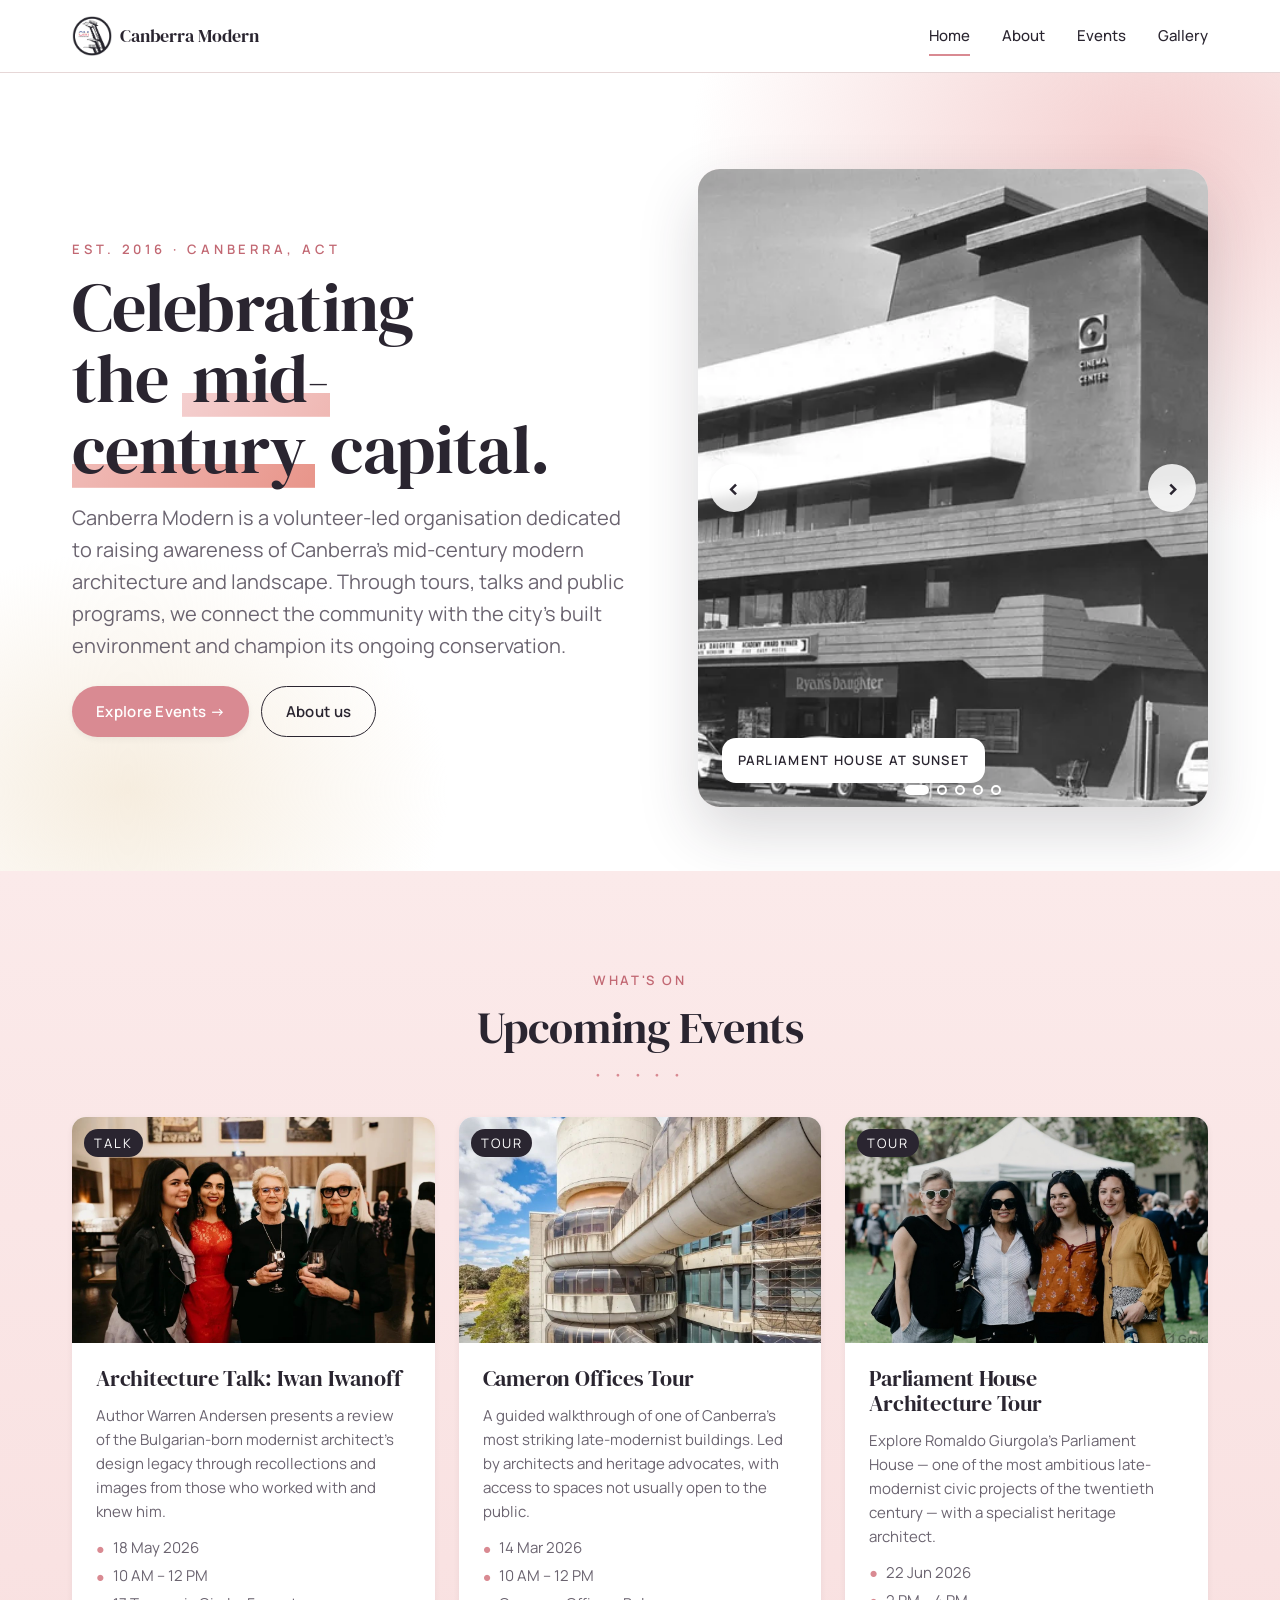
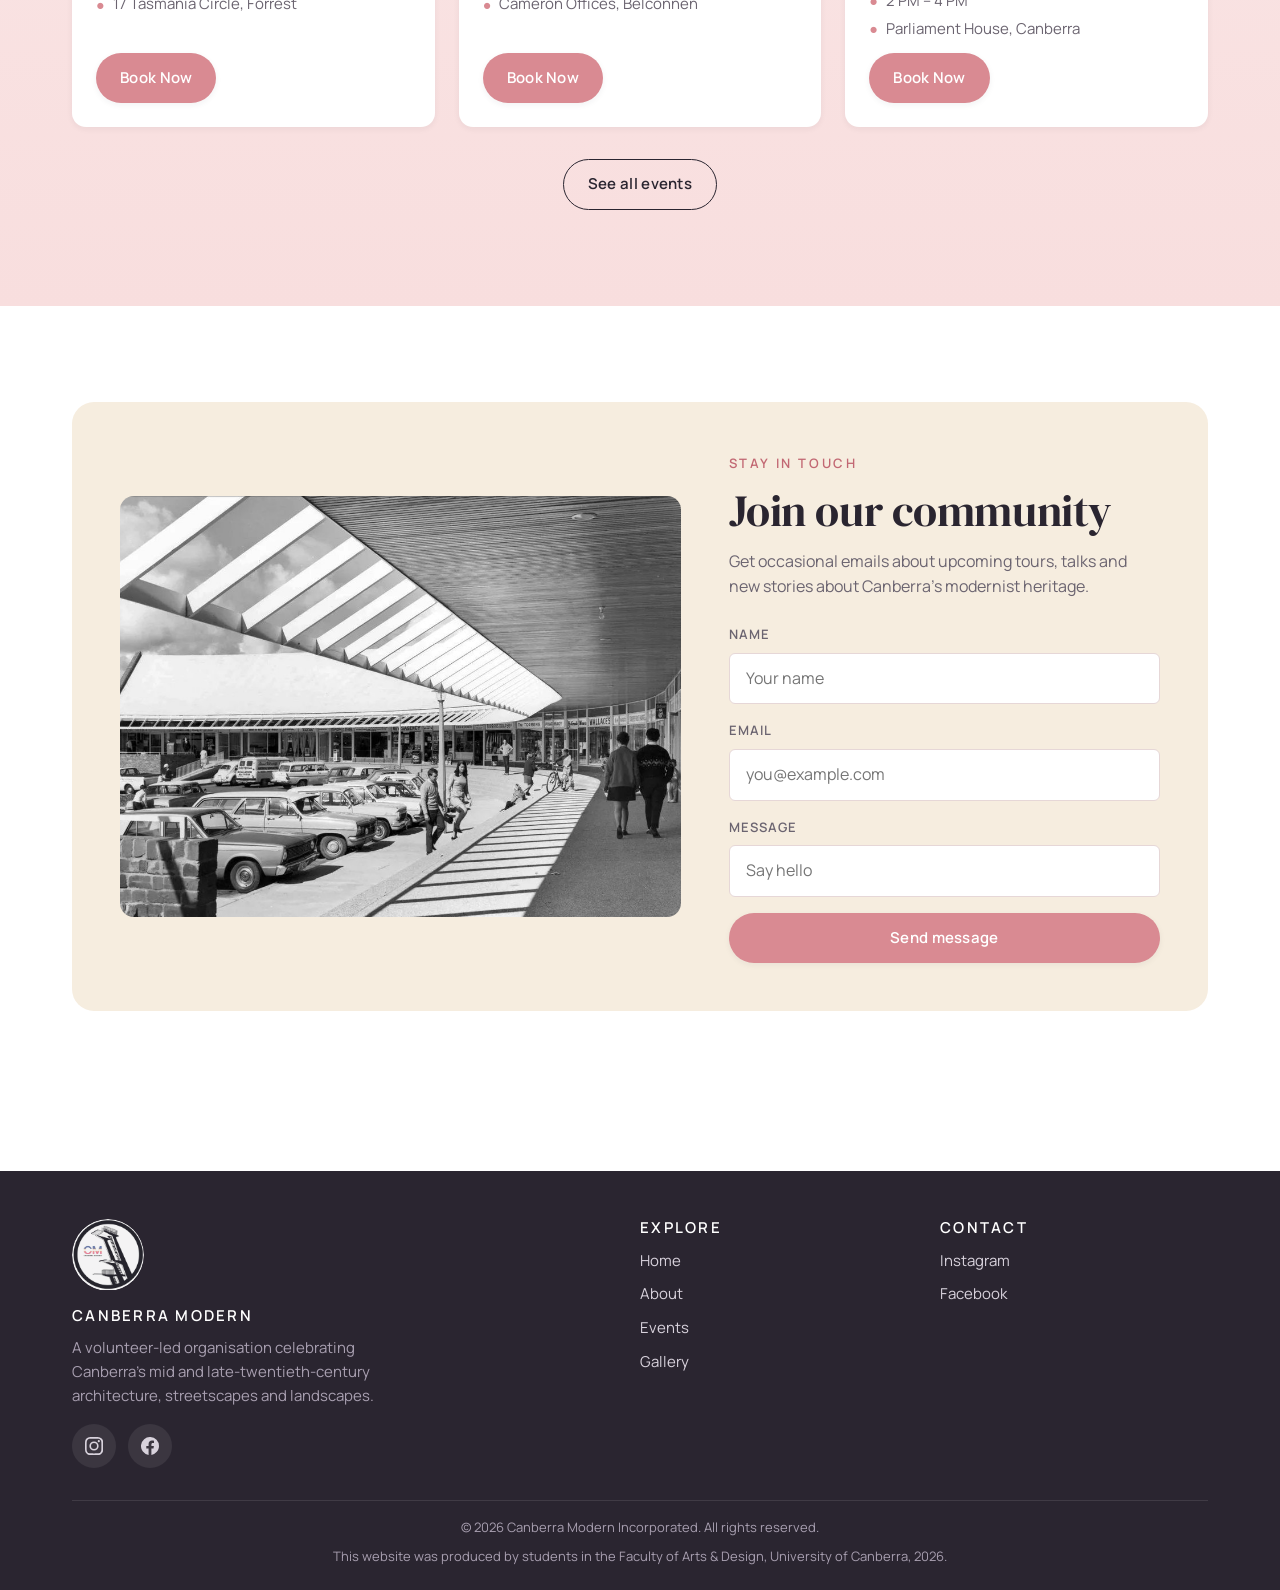
==== index.html @ 1a3b7edd "Initial project setup with semantic HTML5 and external CSS" ====
<!DOCTYPE html>
<html lang="en">
<head>
  <meta charset="UTF-8">
  <meta name="viewport" content="width=device-width, initial-scale=1.0">
  <meta name="description" content="Canberra Modern celebrates the capital's mid and late twentieth century architecture through tours, talks and community events.">
  <title>Canberra Modern — Celebrating mid-century Canberra</title>

  <!--
    Preconnect to the font host so the browser can start the TLS handshake
    before the CSS is parsed. Saves roughly 200 ms on cold loads.
  -->
  <link rel="preconnect" href="https://fonts.googleapis.com">
  <link rel="preconnect" href="https://fonts.gstatic.com" crossorigin>
  <link href="https://fonts.googleapis.com/css2?family=DM+Serif+Display&family=Manrope:wght@400;500;600;700&display=swap" rel="stylesheet">
    <link rel="stylesheet" href="assets/css/styles.css">
  <link rel="icon" type="image/png" href="assets/images/cm-logo.png">
</head>
<body>

  <!-- Skip-to-content link for keyboard/screen-reader users (WCAG 2.4.1). -->
  <a class="skip-link" href="#main">Skip to main content</a>

  <!-- ===================================================================
       Site header (reused on every page).
       Sticky, frosted-glass background (see styles.css section 6).
       =================================================================== -->
  <header class="site-header">
    <nav class="nav container" aria-label="Primary">
      <a class="nav__logo" href="index.html" aria-label="Canberra Modern home">
        <img src="assets/images/cm-logo.png" alt="" data-no-lightbox>
        <span>Canberra Modern</span>
      </a>

      <!-- Hamburger button — visible on mobile only via CSS. -->
      <button class="nav__toggle" type="button"
              aria-expanded="false" aria-controls="primary-menu"
              aria-label="Toggle menu">
        <span class="nav__toggle-bar"></span>
        <span class="nav__toggle-bar"></span>
        <span class="nav__toggle-bar"></span>
      </button>

      <ul id="primary-menu" class="nav__list" role="list">
        <li><a class="nav__link" href="index.html" aria-current="page">Home</a></li>
        <li><a class="nav__link" href="about.html">About</a></li>
        <li><a class="nav__link" href="events.html">Events</a></li>
        <li><a class="nav__link" href="gallery.html">Gallery</a></li>
      </ul>
    </nav>
  </header>

  <main id="main">

    <!-- =================================================================
         Hero section with 5-slide auto-advancing carousel.
         See initHeroCarousel() in script.js for the JS behaviour.
         Images have data-no-lightbox: the carousel handles their clicks.
         ================================================================= -->
    <section class="hero">
      <div class="container hero__grid">
        <div class="hero__copy">
          <p class="hero__eyebrow">Est. 2016 · Canberra, ACT</p>
          <h1 class="hero__title">
            Celebrating the <span class="highlight">mid-century</span> capital.
          </h1>
          <p class="hero__lead">
            Canberra Modern is a volunteer-led organisation dedicated to raising
            awareness of Canberra's mid-century modern architecture and landscape.
            Through tours, talks and public programs, we connect the community with
            the city's built environment and champion its ongoing conservation.
          </p>
          <div class="hero__actions">
            <a class="btn btn--primary" href="events.html">Explore Events →</a>
            <a class="btn btn--ghost" href="about.html">About us</a>
          </div>
        </div>

        <!--
          5 slides chosen for architectural variety (Parliament House,
          Cameron Offices, Modernist Church, Telstra Tower, Round Restaurant).
          Five is the Baymard-recommended maximum for a hero carousel —
          beyond five, user engagement with later slides drops sharply.
        -->
        <div class="carousel"
             role="region" aria-roledescription="carousel"
             aria-label="Featured Canberra modernist landmarks">
          <div class="carousel__track">
            <div class="carousel__slide is-active"
                 role="group" aria-roledescription="slide" aria-label="1 of 5">
              <img src="assets/images/parliament-house.webp"
                   alt="Parliament House at sunset — the pink sky silhouetting Romaldo Giurgola's 1988 civic landmark."
                   data-caption-title="Parliament House at Sunset">
            </div>
            <div class="carousel__slide"
                 role="group" aria-roledescription="slide" aria-label="2 of 5"
                 aria-hidden="true">
              <img src="assets/images/cameron-offices.jpeg"
                   alt="The Cameron Offices in Belconnen — John Andrews' 1976 brutalist masterpiece."
                   data-caption-title="Cameron Offices">
            </div>
            <div class="carousel__slide"
                 role="group" aria-roledescription="slide" aria-label="3 of 5"
                 aria-hidden="true">
              <img src="assets/images/homepage.png"
                   alt="Homepage featured image of Canberra Modern architecture — Telstra Tower on Black Mountain, a 1980 landmark of communications engineering."
                   data-caption-title="Black Mountain Telstra Tower">
            </div>
            <div class="carousel__slide"
                 role="group" aria-roledescription="slide" aria-label="4 of 5"
                 aria-hidden="true">
              <img src="assets/images/cameron-pods.webp"
                   alt="The Cameron Offices' iconic glass observation pods — a late-modernist experiment in form and light."
                   data-caption-title="Cameron Glass Pods">
            </div>
            <div class="carousel__slide"
                 role="group" aria-roledescription="slide" aria-label="5 of 5"
                 aria-hidden="true">
              <img src="assets/images/round-restaurant.jpg"
                   alt="A round mid-century restaurant — the spirit of 1960s optimism in concrete and glass."
                   data-caption-title="The Round Restaurant">
            </div>
          </div>

          <!--
            Dynamic caption chip — JS updates the text from each slide's
            data-caption-title as it becomes active.
          -->
          <span class="carousel__caption" data-caption-target="title">Parliament House at Sunset</span>

          <button class="carousel__btn carousel__btn--prev" type="button"
                  aria-label="Previous slide">‹</button>
          <button class="carousel__btn carousel__btn--next" type="button"
                  aria-label="Next slide">›</button>

          <div class="carousel__dots" role="tablist" aria-label="Slide indicators">
            <button class="carousel__dot is-active" type="button"
                    aria-label="Go to slide 1"></button>
            <button class="carousel__dot" type="button"
                    aria-label="Go to slide 2"></button>
            <button class="carousel__dot" type="button"
                    aria-label="Go to slide 3"></button>
            <button class="carousel__dot" type="button"
                    aria-label="Go to slide 4"></button>
            <button class="carousel__dot" type="button"
                    aria-label="Go to slide 5"></button>
          </div>
        </div>
      </div>
    </section>


    <!-- =================================================================
         Upcoming events — three featured cards on the home page.
         ================================================================= -->
    <section class="section section--soft">
      <div class="container">
        <header class="section__head reveal">
          <span class="section__eyebrow">What's on</span>
          <h2>Upcoming Events</h2>
        </header>

        <div class="card-grid">

          <article class="card reveal">
            <div class="card__media">
              <img src="assets/images/event-gallery.jpeg"
                   alt="Architecture talk at a previous Canberra Modern event.">
              <span class="card__tag">Talk</span>
            </div>
            <div class="card__body">
              <h3 class="card__title">Architecture Talk: Iwan Iwanoff</h3>
              <p class="u-event-desc">
                Author Warren Andersen presents a review of the Bulgarian-born
                modernist architect's design legacy through recollections and
                images from those who worked with and knew him.
              </p>
              <div class="card__meta">
                <span><span class="icon" aria-hidden="true">●</span> 18 May 2026</span>
                <span><span class="icon" aria-hidden="true">●</span> 10 AM – 12 PM</span>
                <span><span class="icon" aria-hidden="true">●</span> 17 Tasmania Circle, Forrest</span>
              </div>
              <div class="card__actions">
                <button class="btn btn--primary"
                        data-book-trigger
                        data-title="Architecture Talk: Iwan Iwanoff"
                        data-date="18 May 2026"
                        data-time="10 AM – 12 PM"
                        data-location="17 Tasmania Circle, Forrest"
                        data-image="assets/images/event-gallery.jpeg">
                  Book Now
                </button>
              </div>
            </div>
          </article>

          <article class="card reveal">
            <div class="card__media">
              <img src="assets/images/cameron-offices.jpeg"
                   alt="The Cameron Offices — site of the upcoming building tour.">
              <span class="card__tag">Tour</span>
            </div>
            <div class="card__body">
              <h3 class="card__title">Cameron Offices Tour</h3>
              <p class="u-event-desc">
                A guided walkthrough of one of Canberra's most striking
                late-modernist buildings. Led by architects and heritage
                advocates, with access to spaces not usually open to the public.
              </p>
              <div class="card__meta">
                <span><span class="icon" aria-hidden="true">●</span> 14 Mar 2026</span>
                <span><span class="icon" aria-hidden="true">●</span> 10 AM – 12 PM</span>
                <span><span class="icon" aria-hidden="true">●</span> Cameron Offices, Belconnen</span>
              </div>
              <div class="card__actions">
                <button class="btn btn--primary"
                        data-book-trigger
                        data-title="Cameron Offices Tour"
                        data-date="14 Mar 2026"
                        data-time="10 AM – 12 PM"
                        data-location="Cameron Offices, Belconnen"
                        data-image="assets/images/cameron-offices.jpeg">
                  Book Now
                </button>
              </div>
            </div>
          </article>

          <article class="card reveal">
            <div class="card__media">
              <img src="assets/images/event-parliament.png"
                   alt="CM members inside Parliament House during a previous tour.">
              <span class="card__tag">Tour</span>
            </div>
            <div class="card__body">
              <h3 class="card__title">Parliament House Architecture Tour</h3>
              <p class="u-event-desc">
                Explore Romaldo Giurgola's Parliament House — one of the
                most ambitious late-modernist civic projects of the
                twentieth century — with a specialist heritage architect.
              </p>
              <div class="card__meta">
                <span><span class="icon" aria-hidden="true">●</span> 22 Jun 2026</span>
                <span><span class="icon" aria-hidden="true">●</span> 2 PM – 4 PM</span>
                <span><span class="icon" aria-hidden="true">●</span> Parliament House, Canberra</span>
              </div>
              <div class="card__actions">
                <button class="btn btn--primary"
                        data-book-trigger
                        data-title="Parliament House Architecture Tour"
                        data-date="22 Jun 2026"
                        data-time="2 PM – 4 PM"
                        data-location="Parliament House, Canberra"
                        data-image="assets/images/event-parliament.png">
                  Book Now
                </button>
              </div>
            </div>
          </article>

        </div>

        <p class="u-text-center u-mt-6">
          <a class="btn btn--ghost" href="events.html">See all events</a>
        </p>
      </div>
    </section>


    <!-- =================================================================
         Newsletter / contact CTA.
         ================================================================= -->
    <section class="section">
      <div class="container">
        <div class="contact reveal">
          <div class="contact__image">
            <img src="assets/images/shopping-centre.jpeg"
                 alt="Canberra's modernist shopping precinct — the kind of architecture CM works to preserve.">
          </div>
          <div>
            <span class="section__eyebrow">Stay in touch</span>
            <h2>Join our community</h2>
            <p class="u-muted u-my-sm">
              Get occasional emails about upcoming tours, talks and new
              stories about Canberra's modernist heritage.
            </p>

            <form class="form" novalidate>
              <div class="form__field">
                <label class="form__label" for="home-name">Name</label>
                <input class="form__input" id="home-name" type="text"
                       name="name" placeholder="Your name" required>
              </div>
              <div class="form__field">
                <label class="form__label" for="home-email">Email</label>
                <input class="form__input" id="home-email" type="email"
                       name="email" placeholder="you@example.com" required>
              </div>
              <div class="form__field">
                <label class="form__label" for="home-message">Message</label>
                <input class="form__input" id="home-message" type="text"
                       name="message" placeholder="Say hello">
              </div>
              <button type="submit" class="btn btn--primary form__submit">
                Send message
              </button>
            </form>

            <div class="form__success" role="status" aria-live="polite">
              <div class="form__success-icon">✓</div>
              <h3 class="u-mb-2">Message sent!</h3>
              <p class="u-muted">Thanks for reaching out. We'll be in touch soon.</p>
            </div>
          </div>
        </div>
      </div>
    </section>

  </main>


  <!-- ===================================================================
       Booking modal — shared across every page. Populated by JS with the
       data-* attributes from whichever "Book Now" button was clicked.
       =================================================================== -->
  <div id="booking-modal" class="modal"
       role="dialog" aria-modal="true"
       aria-labelledby="modal-title" aria-hidden="true">
    <div class="modal__panel">
      <button class="modal__close" type="button" aria-label="Close booking form">×</button>
      <div class="modal__media">
        <img data-book-image src="" alt="" data-no-lightbox>
      </div>
      <div class="modal__body">
        <h2 class="modal__title" id="modal-title" data-book-title>Event title</h2>
        <div class="modal__meta">
          <span>📅 <span data-book-date></span></span>
          <span>🕓 <span data-book-time></span></span>
          <span>📍 <span data-book-location></span></span>
        </div>

        <form class="form" novalidate>
          <div class="form__field">
            <label class="form__label" for="book-name">Full name</label>
            <input class="form__input" id="book-name" type="text"
                   name="name" placeholder="Your name" required>
          </div>
          <div class="form__field">
            <label class="form__label" for="book-email">Email</label>
            <input class="form__input" id="book-email" type="email"
                   name="email" placeholder="you@example.com" required>
          </div>
          <div class="form__row">
            <div class="form__field">
              <label class="form__label" for="book-phone">Phone (optional)</label>
              <input class="form__input" id="book-phone" type="tel"
                     name="phone" placeholder="04xx xxx xxx">
            </div>
            <div class="form__field">
              <label class="form__label" for="book-tickets">Tickets</label>
              <input class="form__input" id="book-tickets" type="number"
                     name="tickets" min="1" max="10" value="1" required>
            </div>
          </div>
          <button type="submit" class="btn btn--primary form__submit">
            Confirm booking
          </button>
        </form>

        <div class="form__success" role="status" aria-live="polite">
          <div class="form__success-icon">✓</div>
          <h3 class="u-mb-2">Booking confirmed!</h3>
          <p class="u-muted">A confirmation email is on its way. We can't wait to see you.</p>
        </div>
      </div>
    </div>
  </div>


  <!-- ===================================================================
       Lightbox — shared on every page.
       =================================================================== -->
  <div id="lightbox" class="lightbox"
       role="dialog" aria-modal="true"
       aria-label="Enlarged image view" aria-hidden="true">
    <div class="lightbox__panel">
      <button class="modal__close lightbox__close" type="button"
              aria-label="Close enlarged image">×</button>
      <img class="lightbox__img" src="" alt="" data-no-lightbox>
      <p class="lightbox__caption"></p>
    </div>
  </div>


  <!-- ===================================================================
       Footer — reused on every page. Required UC credit line on line 2.
       =================================================================== -->
  <footer class="site-footer">
    <div class="container">
      <div class="site-footer__grid">
        <div>
          <a href="#top" class="footer-logo" data-scroll-top aria-label="Back to top">
            <img src="assets/images/cm-logo.png" alt="Canberra Modern" data-no-lightbox>
          </a>
          <h4>Canberra Modern</h4>
          <p class="u-footer-blurb">
            A volunteer-led organisation celebrating Canberra's mid and
            late-twentieth-century architecture, streetscapes and landscapes.
          </p>
          <!--
            Real social links. target="_blank" opens in a new tab;
            rel="noopener noreferrer" closes the "tab-napping" security hole.
          -->
          <div class="site-footer__socials u-socials-mt">
            <a href="https://www.instagram.com/canberra_modern"
               target="_blank" rel="noopener noreferrer"
               aria-label="Canberra Modern on Instagram">
              <svg viewBox="0 0 24 24" aria-hidden="true">
                <path d="M12 2.2c3.2 0 3.6 0 4.85.07 1.17.05 1.8.25 2.23.42.56.22.96.48 1.38.9.42.42.68.82.9 1.38.17.42.37 1.06.42 2.23.06 1.25.07 1.62.07 4.85s0 3.6-.07 4.85c-.05 1.17-.25 1.8-.42 2.23a3.7 3.7 0 0 1-.9 1.38 3.7 3.7 0 0 1-1.38.9c-.42.17-1.06.37-2.23.42-1.25.06-1.62.07-4.85.07s-3.6 0-4.85-.07c-1.17-.05-1.8-.25-2.23-.42a3.7 3.7 0 0 1-1.38-.9 3.7 3.7 0 0 1-.9-1.38c-.17-.42-.37-1.06-.42-2.23C2.2 15.6 2.2 15.24 2.2 12s0-3.6.07-4.85c.05-1.17.25-1.8.42-2.23.22-.56.48-.96.9-1.38.42-.42.82-.68 1.38-.9.42-.17 1.06-.37 2.23-.42C8.4 2.21 8.76 2.2 12 2.2M12 0C8.74 0 8.33 0 7.05.07c-1.28.06-2.15.26-2.91.55A5.9 5.9 0 0 0 2 2.14 5.9 5.9 0 0 0 .62 4.14C.33 4.9.13 5.77.07 7.05.01 8.33 0 8.74 0 12s.01 3.67.07 4.95c.06 1.28.26 2.15.55 2.91a5.9 5.9 0 0 0 1.52 2.14 5.9 5.9 0 0 0 2.14 1.52c.76.29 1.63.49 2.91.55 1.28.06 1.69.07 4.95.07s3.67-.01 4.95-.07c1.28-.06 2.15-.26 2.91-.55a5.9 5.9 0 0 0 2.14-1.52 5.9 5.9 0 0 0 1.52-2.14c.29-.76.49-1.63.55-2.91.06-1.28.07-1.69.07-4.95s-.01-3.67-.07-4.95c-.06-1.28-.26-2.15-.55-2.91a5.9 5.9 0 0 0-1.52-2.14A5.9 5.9 0 0 0 19.86.62c-.76-.29-1.63-.49-2.91-.55C15.67.01 15.26 0 12 0Zm0 5.84a6.16 6.16 0 1 0 0 12.32 6.16 6.16 0 0 0 0-12.32Zm0 10.16a4 4 0 1 1 0-8 4 4 0 0 1 0 8Zm6.4-11.88a1.44 1.44 0 1 0 0 2.88 1.44 1.44 0 0 0 0-2.88Z"/>
              </svg>
            </a>
            <a href="https://www.facebook.com/share/1B2ZvS6A5j/"
               target="_blank" rel="noopener noreferrer"
               aria-label="Canberra Modern on Facebook">
              <svg viewBox="0 0 24 24" aria-hidden="true">
                <path d="M24 12a12 12 0 1 0-13.88 11.85v-8.38H7.08V12h3.04V9.36c0-3 1.79-4.67 4.53-4.67 1.31 0 2.69.24 2.69.24v2.96h-1.52c-1.5 0-1.96.93-1.96 1.88V12h3.33l-.53 3.47h-2.8v8.38A12 12 0 0 0 24 12Z"/>
              </svg>
            </a>
          </div>
        </div>
        <div>
          <h4>Explore</h4>
          <ul class="site-footer__list" role="list">
            <li><a href="index.html">Home</a></li>
            <li><a href="about.html">About</a></li>
            <li><a href="events.html">Events</a></li>
            <li><a href="gallery.html">Gallery</a></li>
          </ul>
        </div>
        <div>
          <h4>Contact</h4>
          <ul class="site-footer__list" role="list">
            <li>
              <a href="https://www.instagram.com/canberra_modern"
                 target="_blank" rel="noopener noreferrer">Instagram</a>
            </li>
            <li>
              <a href="https://www.facebook.com/share/1B2ZvS6A5j/"
                 target="_blank" rel="noopener noreferrer">Facebook</a>
            </li>
          </ul>
        </div>
      </div>
      <div class="site-footer__bottom">
        <p>© <span data-year>2026</span> Canberra Modern Incorporated. All rights reserved.</p>
        <p class="u-bottom-credit">
          This website was produced by students in the Faculty of Arts &amp; Design,
          University of Canberra, 2026.
        </p>
      </div>
    </div>
  </footer>

  <script src="assets/js/script.js" defer></script>
</body>
</html>
---- assets/css/styles.css ----
/* ==========================================================================
   reset.css
   A lightweight modern CSS reset.
   Based on Andy Bell's "A (more) modern CSS reset" (2023) — adapted.
   Source: https://piccalil.li/blog/a-more-modern-css-reset/
   ========================================================================== */

/* Use border-box sizing everywhere so padding/border don't bloat widths */
*,
*::before,
*::after {
  box-sizing: border-box;
}

/* Remove default margins — we'll set them intentionally in styles.css */
* {
  margin: 0;
  padding: 0;
}

/* Prevent font size inflation on mobile landscape orientation */
html {
  -moz-text-size-adjust: none;
  -webkit-text-size-adjust: none;
  text-size-adjust: none;
  scroll-behavior: smooth;
}

/* Give body sensible defaults */
body {
  min-height: 100vh;
  line-height: 1.6;
  -webkit-font-smoothing: antialiased;
  -moz-osx-font-smoothing: grayscale;
}

/* Balance text wrapping on headings for nicer line breaks */
h1, h2, h3, h4, h5, h6 {
  line-height: 1.2;
  text-wrap: balance;
}

/* Make images responsive and remove their inline-block bottom gap */
img,
picture,
video,
canvas,
svg {
  display: block;
  max-width: 100%;
  height: auto;
}

/* Inherit fonts for form controls (browsers don't do this by default) */
input,
button,
textarea,
select {
  font: inherit;
  color: inherit;
}

/* Remove default list styling where we use <ul>/<ol> for nav or layout */
ul[role="list"],
ol[role="list"] {
  list-style: none;
}

/* Make anchors inherit color unless styled otherwise */
a {
  color: inherit;
  text-decoration: none;
}

/* Respect users who prefer reduced motion — disable our animations */
@media (prefers-reduced-motion: reduce) {
  *,
  *::before,
  *::after {
    animation-duration: 0.01ms !important;
    animation-iteration-count: 1 !important;
    transition-duration: 0.01ms !important;
    scroll-behavior: auto !important;
  }
}
/* ==========================================================================
   Canberra Modern — styles.css
   --------------------------------------------------------------------------
   Unit: 11056 Front-end Web Design · Semester 1, 2026
   --------------------------------------------------------------------------
   RESPONSIVE STRATEGY — MOBILE-FIRST
   --------------------------------------------------------------------------
   This stylesheet is written mobile-first: all base declarations outside
   @media blocks target phones (320–480 px). Larger screens progressively
   enhance the layout via @media (min-width: ...) queries.

   Why mobile-first?
     1. It forces the designer to prioritise the smallest, most constrained
        experience first, where content hierarchy matters most.
     2. On mobile, CSS parsing is cheaper — the browser never executes media
        queries that don't match, so mobile phones download and apply the
        fewest rules.
     3. Progressive enhancement is more resilient: if a media query fails,
        users still get the mobile layout (Marcotte, 2010).

   Breakpoints used in this file:
     - Base (no query)      — 320 – 767 px   (mobile phones)
     - (min-width: 768px)   — 768 – 1023 px  (tablets, small laptops)
     - (min-width: 1024px)  — 1024 px and up (desktops)

   Touch-target minimum: 44 × 44 px everywhere, per WCAG 2.5.5.
   --------------------------------------------------------------------------
   FILE ORGANISATION
     1.  Design tokens (CSS custom properties)
     2.  Base / typography
     3.  Utilities
     4.  Layout primitives
     5.  Buttons
     6.  Site header + navigation
     7.  Hero (with carousel)
     8.  Cards
     9.  Sections
    10.  Partner marquee
    11.  Video embed
    12.  Modals (shared base)
    13.  Booking modal
    14.  Donation modal
    15.  Lightbox
    16.  Forms
    17.  Gallery filter
    18.  Footer
    19.  Animations
    20.  Tablet breakpoint (min-width: 768px)
    21.  Desktop breakpoint (min-width: 1024px)
   ========================================================================== */


/* ==========================================================================
   1. Design tokens
   --------------------------------------------------------------------------
   Custom properties centralise the palette, spacing scale and typography so
   changing a single value re-themes the whole site. This is the CSS
   equivalent of the DRY principle (Frain, 2020).

   Note the fluid type scale (clamp(min, preferred, max)) — it smoothly
   scales between mobile and desktop without per-breakpoint font-size rules.
   ========================================================================== */

:root {
  /* Brand palette — dusty pink, coral, cream — pulled from the CM logo */
  --c-pink-100: #fbeaea;
  --c-pink-200: #f4cfcf;
  --c-pink-400: #d98a92;
  --c-pink-500: #c26873;
  --c-coral:    #e8958a;
  --c-cream:    #f6eddf;
  --c-navy:     #1a2340;
  --c-ink:      #2a2530;
  --c-muted:    #6b6470;
  --c-line:     #e6d7d7;
  --c-white:    #ffffff;

  /* Typography — distinctive display serif + refined humanist sans.
     Avoids generic AI aesthetics by pairing a heavy serif (DM Serif
     Display) with a geometric sans (Manrope). */
  --ff-display: "DM Serif Display", Georgia, "Times New Roman", serif;
  --ff-body:    "Manrope", -apple-system, BlinkMacSystemFont, "Segoe UI", sans-serif;

  /* Fluid type scale — clamp() lets one declaration cover every viewport.
     Syntax: clamp(mobile-min, preferred-scale-factor, desktop-max). */
  --fs-xs:   0.8125rem;                              /* 13px */
  --fs-sm:   0.9375rem;                              /* 15px */
  --fs-base: 1rem;                                   /* 16px */
  --fs-lg:   clamp(1.0625rem, 0.95rem + 0.5vw, 1.25rem);
  --fs-xl:   clamp(1.375rem, 1rem + 2vw, 2rem);
  --fs-2xl:  clamp(1.75rem, 1.2rem + 2.5vw, 2.75rem);
  --fs-3xl:  clamp(2.25rem, 1.6rem + 3.5vw, 4.25rem);

  /* Spacing scale — 4/8 px-based, consistent rhythm */
  --sp-1:  0.25rem;
  --sp-2:  0.5rem;
  --sp-3:  0.75rem;
  --sp-4:  1rem;
  --sp-5:  1.5rem;
  --sp-6:  2rem;
  --sp-7:  3rem;
  --sp-8:  4rem;
  --sp-9:  6rem;

  /* Shape */
  --radius-sm: 6px;
  --radius-md: 14px;
  --radius-lg: 22px;
  --radius-pill: 999px;

  /* Elevation — soft editorial shadows, not boxy material-design shadows */
  --shadow-sm: 0 2px 6px rgba(42, 37, 48, 0.06);
  --shadow-md: 0 12px 28px rgba(42, 37, 48, 0.08);
  --shadow-lg: 0 24px 60px rgba(42, 37, 48, 0.18);

  /* Motion */
  --ease: cubic-bezier(0.22, 1, 0.36, 1);
  --dur-fast: 180ms;
  --dur-med:  300ms;
  --dur-slow: 500ms;

  /* Layout */
  --container: 1200px;
  --nav-height: 64px;                /* mobile default; desktop bumps to 72 */

  /* Minimum tap target (WCAG 2.5.5 AAA) */
  --tap-min: 44px;
}


/* ==========================================================================
   2. Base / typography
   --------------------------------------------------------------------------
   Base styles target mobile first. All font sizes are fluid via clamp() so
   we rarely need to override them at breakpoints.
   ========================================================================== */

*,
*::before,
*::after { box-sizing: border-box; }

html {
  scroll-behavior: smooth;
  -webkit-text-size-adjust: 100%;  /* prevent iOS landscape font inflation */
}

body {
  font-family: var(--ff-body);
  font-size: var(--fs-base);
  line-height: 1.6;
  color: var(--c-ink);
  background: var(--c-white);
  -webkit-font-smoothing: antialiased;
  -moz-osx-font-smoothing: grayscale;
}

h1, h2, h3, h4 {
  font-family: var(--ff-display);
  font-weight: 400;
  line-height: 1.15;
  letter-spacing: -0.01em;
  color: var(--c-ink);
  text-wrap: balance;              /* nicer line breaks in supporting browsers */
}
h1 { font-size: var(--fs-3xl); }
h2 { font-size: var(--fs-2xl); }
h3 { font-size: var(--fs-xl);  }
h4 {
  font-size: var(--fs-lg);
  font-family: var(--ff-body);
  font-weight: 600;
}

p + p { margin-top: var(--sp-3); }

a {
  color: inherit;
  text-decoration: none;
  transition: color var(--dur-fast) var(--ease);
}
a:hover,
a:focus-visible { color: var(--c-pink-500); }

/* Accessible focus style: only shows on keyboard navigation */
:focus-visible {
  outline: 2px solid var(--c-pink-400);
  outline-offset: 3px;
  border-radius: var(--radius-sm);
}

/* Images: responsive by default, no inline-block gap */
img {
  display: block;
  max-width: 100%;
  height: auto;
}

/* Form controls should inherit font */
button,
input,
select,
textarea { font: inherit; color: inherit; }


/* ==========================================================================
   3. Utilities
   --------------------------------------------------------------------------
   A small set of one-job classes. Used instead of inline styles, which the
   assessment brief prohibits. Naming uses the "u-" prefix so they can't
   collide with component classes.
   ========================================================================== */

/* Screen-reader-only text — visible to assistive tech only */
.sr-only {
  position: absolute;
  width: 1px; height: 1px;
  padding: 0; margin: -1px;
  overflow: hidden;
  clip: rect(0, 0, 0, 0);
  white-space: nowrap;
  border: 0;
}

.skip-link {
  position: absolute;
  top: -48px;
  left: var(--sp-4);
  background: var(--c-ink);
  color: var(--c-white);
  padding: var(--sp-2) var(--sp-4);
  border-radius: var(--radius-sm);
  z-index: 1000;
  transition: top var(--dur-fast) var(--ease);
}
.skip-link:focus { top: var(--sp-3); color: var(--c-white); }

.u-text-center   { text-align: center; }
.u-mt-4          { margin-top: var(--sp-4); }
.u-mt-6          { margin-top: var(--sp-6); }
.u-mb-2          { margin-bottom: var(--sp-2); }
.u-mb-3          { margin-bottom: var(--sp-3); }
.u-mb-4          { margin-bottom: var(--sp-4); }
.u-my-sm         { margin-block: var(--sp-3) var(--sp-5); }
.u-measure       { max-width: 68ch; margin-inline: auto; }
.u-measure-sm    { max-width: 56ch; margin-inline: auto; }
.u-muted         { color: var(--c-muted); }
.u-small         { font-size: var(--fs-sm); }
.u-tight-head    { padding-bottom: var(--sp-5); }
.u-tight-top     { padding-top: var(--sp-5); }
.u-loose-top     { padding-top: var(--sp-7); }
.u-intro-lead    { margin-top: var(--sp-4); }
.u-event-desc    { color: var(--c-muted); font-size: var(--fs-sm); }
.u-link-inline   { color: var(--c-pink-500); text-decoration: underline; }
.u-footer-blurb  { font-size: var(--fs-sm); max-width: 36ch; color: #a89fb0; }
.u-socials-mt    { margin-top: var(--sp-4); }
.u-bottom-credit { margin-top: var(--sp-2); }
.u-section-head-block { margin-top: var(--sp-6); margin-bottom: var(--sp-4); }

/* Button styled as an inline link — used for the donation trigger inside
   a paragraph. A <button> is the correct element for "trigger action"
   (buttons activate; links navigate). */
.u-btn-as-link {
  background: transparent;
  border: 0;
  padding: 0;
  font: inherit;
  cursor: pointer;
}

/* Respect users who prefer reduced motion — disable non-essential animations */
@media (prefers-reduced-motion: reduce) {
  *,
  *::before,
  *::after {
    animation-duration: 0.01ms !important;
    animation-iteration-count: 1 !important;
    transition-duration: 0.01ms !important;
    scroll-behavior: auto !important;
  }
}


/* ==========================================================================
   4. Layout primitives
   ========================================================================== */

/* Container — horizontally centres content with consistent gutters.
   Mobile uses tighter gutters (16px) because every pixel of horizontal
   space counts on a 320px screen. */
.container {
  width: 100%;
  max-width: var(--container);
  margin-inline: auto;
  padding-inline: var(--sp-4);
}

/* Section — vertical rhythm. Mobile uses tighter padding so the user
   doesn't have to scroll through huge empty bands on a small screen. */
.section { padding-block: var(--sp-7); }

.section--soft {
  background: linear-gradient(180deg, var(--c-pink-100) 0%, #f8dede 100%);
}

.section__head {
  text-align: center;
  margin-bottom: var(--sp-6);
}
.section__eyebrow {
  display: inline-block;
  font-size: var(--fs-xs);
  letter-spacing: 0.2em;
  text-transform: uppercase;
  color: var(--c-pink-500);
  font-weight: 600;
  margin-bottom: var(--sp-3);
}
/* Decorative dotted flourish — typographic mid-century detail */
.section__head::after {
  content: "• • • • •";
  display: block;
  color: var(--c-pink-400);
  letter-spacing: 0.4em;
  font-size: 0.7rem;
  margin-top: var(--sp-3);
}


/* ==========================================================================
   5. Buttons
   --------------------------------------------------------------------------
   All buttons meet WCAG 2.5.5 minimum 44×44px touch-target size on mobile.
   ========================================================================== */

.btn {
  display: inline-flex;
  align-items: center;
  justify-content: center;
  gap: var(--sp-2);
  min-height: var(--tap-min);
  padding: 0.8rem 1.5rem;
  font-family: var(--ff-body);
  font-weight: 600;
  font-size: var(--fs-sm);
  letter-spacing: 0.02em;
  border: none;
  border-radius: var(--radius-pill);
  cursor: pointer;
  text-align: center;
  transition: transform var(--dur-fast) var(--ease),
              background var(--dur-fast) var(--ease),
              box-shadow var(--dur-fast) var(--ease);
}
.btn--primary {
  background: var(--c-pink-400);
  color: var(--c-white);
  box-shadow: var(--shadow-sm);
}
.btn--primary:hover,
.btn--primary:focus-visible {
  background: var(--c-pink-500);
  color: var(--c-white);
  transform: translateY(-2px);
  box-shadow: var(--shadow-md);
}
.btn--ghost {
  background: transparent;
  color: var(--c-ink);
  border: 1.5px solid var(--c-ink);
}
.btn--ghost:hover,
.btn--ghost:focus-visible {
  background: var(--c-ink);
  color: var(--c-white);
}


/* ==========================================================================
   6. Site header + navigation
   --------------------------------------------------------------------------
   Mobile pattern: sticky top bar with hamburger toggle that opens a
   slide-down panel. Desktop: horizontal list (handled in breakpoint block).
   ========================================================================== */

.site-header {
  position: sticky;
  top: 0;
  z-index: 100;
  background: rgba(255, 255, 255, 0.92);
  /* Frosted-glass effect on supporting browsers; solid white elsewhere. */
  backdrop-filter: saturate(1.4) blur(14px);
  -webkit-backdrop-filter: saturate(1.4) blur(14px);
  border-bottom: 1px solid var(--c-line);
}

.nav {
  display: flex;
  align-items: center;
  justify-content: space-between;
  height: var(--nav-height);
}

.nav__logo {
  display: flex;
  align-items: center;
  gap: var(--sp-2);
  font-family: var(--ff-display);
  font-size: 1rem;
  color: var(--c-ink);
}
.nav__logo img { height: 36px; width: auto; }

/* Mobile nav list — hidden by default, slides down when opened */
.nav__list {
  position: fixed;
  inset: var(--nav-height) 0 auto 0;
  display: flex;
  flex-direction: column;
  gap: 0;
  list-style: none;
  padding: 0;
  margin: 0;
  background: var(--c-white);
  border-bottom: 1px solid var(--c-line);
  box-shadow: var(--shadow-md);
  transform: translateY(-110%);     /* hidden above the viewport */
  transition: transform var(--dur-med) var(--ease);
}
.nav__list.is-open { transform: translateY(0); }

.nav__list li { border-bottom: 1px solid var(--c-line); }
.nav__list li:last-child { border-bottom: 0; }

.nav__link {
  display: block;
  min-height: var(--tap-min);
  padding: 1rem var(--sp-4);
  font-size: 1rem;
  font-weight: 500;
  color: var(--c-ink);
}

/* Hamburger toggle button — always 44×44 for fingers */
.nav__toggle {
  display: flex;
  flex-direction: column;
  justify-content: center;
  align-items: center;
  width: var(--tap-min);
  height: var(--tap-min);
  background: transparent;
  border: 0;
  cursor: pointer;
  padding: 0;
}
.nav__toggle-bar {
  display: block;
  width: 24px;
  height: 2px;
  background: var(--c-ink);
  margin: 3px 0;
  transition: transform var(--dur-med) var(--ease),
              opacity var(--dur-fast) var(--ease);
}
/* When aria-expanded=true, the three bars animate into an "X". */
.nav__toggle[aria-expanded="true"] .nav__toggle-bar:nth-child(1) {
  transform: translateY(8px) rotate(45deg);
}
.nav__toggle[aria-expanded="true"] .nav__toggle-bar:nth-child(2) { opacity: 0; }
.nav__toggle[aria-expanded="true"] .nav__toggle-bar:nth-child(3) {
  transform: translateY(-8px) rotate(-45deg);
}


/* ==========================================================================
   7. Hero + carousel
   --------------------------------------------------------------------------
   MOBILE-FIRST CAROUSEL NOTES
   --------------------------------------------------------------------------
   Why 5 slides? Five is the maximum recommended for a hero carousel by
   the Baymard Institute (2021) — beyond that, users stop paying attention
   to anything past slide 3. Five gives architectural variety without
   overwhelming the user or exhausting the auto-advance cycle (5 × 5s = 25s
   for a full loop, which matches the typical first-visit attention span).

   On mobile:
     - Aspect ratio shifts from 4/5 (tall) on desktop to 16/10 (wider) to
       fit more of the image without vertical scroll being needed to see it.
     - Arrow buttons shrink to 36px and sit closer to the edges.
     - Caption chip shrinks and wraps to ~70% max-width.
     - Dots stay 10px (usability ceiling; smaller becomes un-tappable).

   Why fade over slide? A crossfade is less motion per transition, which is
   gentler for users with vestibular sensitivities. It also masks loading
   of the next slide's image (opacity transitions don't reveal loading).
   ========================================================================== */

.hero {
  position: relative;
  padding-block: var(--sp-7) var(--sp-6);
  overflow: hidden;
  background:
    radial-gradient(ellipse 60% 80% at 90% 10%, var(--c-pink-200) 0%, transparent 60%),
    radial-gradient(ellipse 50% 60% at 10% 90%, var(--c-cream) 0%, transparent 50%),
    var(--c-white);
}

.hero__grid {
  display: grid;
  grid-template-columns: 1fr;       /* mobile: single column */
  gap: var(--sp-6);
  align-items: center;
}

.hero__eyebrow {
  font-size: var(--fs-xs);
  letter-spacing: 0.3em;
  text-transform: uppercase;
  color: var(--c-pink-500);
  font-weight: 600;
  margin-bottom: var(--sp-3);
}

.hero__title {
  font-size: var(--fs-3xl);
  line-height: 1.05;
  margin-bottom: var(--sp-4);
}
/* Highlighted word — brushstroke background behind the text */
.hero__title .highlight {
  background: linear-gradient(120deg, var(--c-pink-200) 0%, var(--c-coral) 100%);
  background-size: 100% 0.35em;
  background-repeat: no-repeat;
  background-position: 0 88%;
  padding-inline: 0.15em;
}

.hero__lead {
  font-size: var(--fs-lg);
  color: var(--c-muted);
  max-width: 52ch;
  margin-bottom: var(--sp-5);
}

.hero__actions {
  display: flex;
  gap: var(--sp-3);
  flex-wrap: wrap;
}

/* --- Carousel component --- */
.carousel {
  position: relative;
  border-radius: var(--radius-lg);
  overflow: hidden;
  aspect-ratio: 16 / 10;             /* mobile: wider than tall */
  box-shadow: var(--shadow-lg);
  background: var(--c-pink-100);
}

.carousel__track { position: relative; width: 100%; height: 100%; }

/* Each slide is absolutely positioned in the same stacking context.
   Active slide has opacity:1, others fade to 0. */
.carousel__slide {
  position: absolute;
  inset: 0;
  opacity: 0;
  pointer-events: none;
  transition: opacity 900ms var(--ease);
}
.carousel__slide.is-active {
  opacity: 1;
  pointer-events: auto;
}
.carousel__slide img {
  width: 100%;
  height: 100%;
  object-fit: cover;                 /* fills the frame without distortion */
}

/* Caption chip — floats over whichever slide is active. Mobile keeps it
   small and in the lower-left so it never obscures the main subject. */
.carousel__caption {
  position: absolute;
  bottom: var(--sp-3);
  left: var(--sp-3);
  background: var(--c-white);
  padding: var(--sp-2) var(--sp-3);
  border-radius: var(--radius-md);
  box-shadow: var(--shadow-md);
  font-size: 0.7rem;
  letter-spacing: 0.1em;
  text-transform: uppercase;
  font-weight: 600;
  z-index: 2;
  max-width: 75%;
}

/* Prev/next arrow buttons — circular glass buttons that work over any
   photo. Mobile size: 36px (the touch target is the surrounding padding). */
.carousel__btn {
  position: absolute;
  top: 50%;
  transform: translateY(-50%);
  width: 36px;
  height: 36px;
  min-width: var(--tap-min);
  min-height: var(--tap-min);
  border-radius: 50%;
  border: none;
  background: rgba(255, 255, 255, 0.85);
  color: var(--c-ink);
  font-size: 1.2rem;
  font-weight: 700;
  cursor: pointer;
  display: grid;
  place-items: center;
  box-shadow: var(--shadow-sm);
  backdrop-filter: blur(6px);
  -webkit-backdrop-filter: blur(6px);
  transition: background var(--dur-fast) var(--ease),
              transform var(--dur-fast) var(--ease);
  z-index: 3;
}
.carousel__btn:hover,
.carousel__btn:focus-visible {
  background: var(--c-white);
  transform: translateY(-50%) scale(1.1);
}
.carousel__btn--prev { left: var(--sp-2); }
.carousel__btn--next { right: var(--sp-2); }

/* Dot indicators — minimum 10px so they remain visible but each has a
   larger invisible tap area via padding. */
.carousel__dots {
  position: absolute;
  bottom: var(--sp-3);
  left: 50%;
  transform: translateX(-50%);
  display: flex;
  gap: var(--sp-2);
  z-index: 3;
}
.carousel__dot {
  width: 10px;
  height: 10px;
  border-radius: 50%;
  border: 2px solid var(--c-white);
  background: transparent;
  cursor: pointer;
  padding: 0;
  transition: background var(--dur-fast) var(--ease),
              width var(--dur-med) var(--ease);
}
.carousel__dot.is-active {
  background: var(--c-white);
  width: 24px;
  border-radius: var(--radius-pill);
}


/* ==========================================================================
   8. Cards
   --------------------------------------------------------------------------
   Uses CSS Grid auto-fit so cards re-flow to 1 / 2 / 3 columns automatically
   without needing per-breakpoint media queries for column count. The
   minmax(260px, 1fr) floor guarantees cards never crush below a usable
   width on small screens.
   ========================================================================== */

.card-grid {
  display: grid;
  grid-template-columns: repeat(auto-fit, minmax(260px, 1fr));
  gap: var(--sp-5);
}

.card {
  background: var(--c-white);
  border-radius: var(--radius-md);
  overflow: hidden;
  box-shadow: var(--shadow-sm);
  transition: transform var(--dur-med) var(--ease),
              box-shadow var(--dur-med) var(--ease);
  display: flex;
  flex-direction: column;
}
.card:hover {
  transform: translateY(-4px);
  box-shadow: var(--shadow-md);
}

.card__media {
  position: relative;
  aspect-ratio: 16 / 10;
  overflow: hidden;
}
.card__media img {
  width: 100%;
  height: 100%;
  object-fit: cover;
  transition: transform var(--dur-slow) var(--ease);
}
.card:hover .card__media img { transform: scale(1.06); }

.card__body {
  padding: var(--sp-4);
  display: flex;
  flex-direction: column;
  gap: var(--sp-3);
  flex: 1;
}
.card__title { font-size: 1.25rem; }
.card__meta {
  display: flex;
  flex-direction: column;
  gap: var(--sp-1);
  font-size: var(--fs-sm);
  color: var(--c-muted);
}
.card__meta span { display: inline-flex; align-items: center; gap: var(--sp-2); }
.card__meta .icon { color: var(--c-pink-400); font-size: 0.9rem; }
.card__actions { margin-top: auto; }

.card__tag {
  position: absolute;
  top: var(--sp-3);
  left: var(--sp-3);
  background: var(--c-ink);
  color: var(--c-white);
  font-size: var(--fs-xs);
  letter-spacing: 0.15em;
  text-transform: uppercase;
  padding: 4px 10px;
  border-radius: var(--radius-pill);
}

/* Hidden by gallery filter — display:none removes from flow and a11y tree */
.card.is-hidden { display: none; }


/* ==========================================================================
   9. Sections — about, contact, feature image
   ========================================================================== */

.about-intro {
  display: grid;
  grid-template-columns: 1fr;         /* mobile: stacked */
  gap: var(--sp-6);
  align-items: center;
}
.about-intro__media {
  aspect-ratio: 1;
  border-radius: 50%;
  overflow: hidden;
  box-shadow: var(--shadow-md);
  max-width: 280px;
  justify-self: center;
}
.about-intro__media img { width: 100%; height: 100%; object-fit: cover; }

.feature-image {
  border-radius: var(--radius-lg);
  overflow: hidden;
  margin-block: var(--sp-6);
  aspect-ratio: 16 / 9;
  box-shadow: var(--shadow-md);
}
.feature-image img { width: 100%; height: 100%; object-fit: cover; }

.support {
  background: var(--c-pink-100);
  border-radius: var(--radius-lg);
  padding: var(--sp-5);
  text-align: center;
}

.contact {
  display: grid;
  grid-template-columns: 1fr;
  gap: var(--sp-5);
  align-items: center;
  background: var(--c-cream);
  border-radius: var(--radius-lg);
  padding: var(--sp-5);
}
.contact__image {
  aspect-ratio: 4 / 3;
  border-radius: var(--radius-md);
  overflow: hidden;
}
.contact__image img { width: 100%; height: 100%; object-fit: cover; }


/* ==========================================================================
   10. Partner marquee
   --------------------------------------------------------------------------
   Infinite horizontal scroll. Technique: duplicate the logo list in HTML,
   wrap in overflow:hidden, animate by translateX(-50%) — the duplicate
   replaces the original exactly as the original exits.

   Mobile tweaks: duration reduced from 35s to 22s so logos cycle faster on
   small screens where fewer logos are visible at once; padding reduced.
   ========================================================================== */

.marquee {
  overflow: hidden;
  /* Fade edges so logos drift in/out of view rather than popping. */
  mask-image: linear-gradient(90deg,
    transparent 0, #000 8%, #000 92%, transparent 100%);
  -webkit-mask-image: linear-gradient(90deg,
    transparent 0, #000 8%, #000 92%, transparent 100%);
  padding-block: var(--sp-5);
  margin-top: var(--sp-5);
}
.marquee__track {
  display: flex;
  gap: var(--sp-5);
  width: max-content;
  animation: marquee-scroll 22s linear infinite;
}
.marquee:hover .marquee__track {
  /* Pause scroll on hover so users can read a partner name. */
  animation-play-state: paused;
}
.marquee__item {
  display: flex;
  align-items: center;
  justify-content: center;
  padding: var(--sp-3) var(--sp-4);
  background: var(--c-white);
  border: 1px solid var(--c-line);
  border-radius: var(--radius-md);
  flex-shrink: 0;
  height: 80px;
  width: 160px;
  transition: border-color var(--dur-fast) var(--ease),
              transform var(--dur-fast) var(--ease);
}
.marquee__item:hover {
  border-color: var(--c-pink-400);
  transform: translateY(-2px);
}
.marquee__item img {
  max-height: 44px;
  max-width: 120px;
  width: auto;
  height: auto;
  object-fit: contain;
}

@keyframes marquee-scroll {
  from { transform: translateX(0); }
  to   { transform: translateX(-50%); }
}


/* ==========================================================================
   11. Responsive YouTube embed (16:9)
   --------------------------------------------------------------------------
   aspect-ratio: 16/9 on the wrapper + position:absolute on the iframe gives
   perfect scaling on every viewport without the older padding-top: 56.25%
   hack. Max-width caps the embed on large screens.
   ========================================================================== */

.video-embed {
  position: relative;
  width: 100%;
  max-width: 720px;
  margin: var(--sp-5) auto 0;
  aspect-ratio: 16 / 9;
  border-radius: var(--radius-md);
  overflow: hidden;
  box-shadow: var(--shadow-md);
  background: var(--c-ink);
}
.video-embed iframe {
  position: absolute;
  inset: 0;
  width: 100%;
  height: 100%;
  border: 0;
}

/* --- Photo variant --- */
/* Used when we want a featured photo in the same slot the YouTube embed
   used to sit in, keeping the visual rhythm identical. Because the
   wrapper is now a <figure> with a <figcaption>, we override the
   aspect-ratio (so the caption can grow below) and style the caption
   as a subtle editorial label beneath the image. */
.video-embed--photo {
  aspect-ratio: auto;                   /* caption adds height — let it */
  background: transparent;              /* no dark bar behind the photo */
  padding: 0;
  margin: var(--sp-5) auto 0;
}
.video-embed--photo img {
  display: block;
  width: 100%;
  height: auto;
  aspect-ratio: 16 / 9;                 /* keep the familiar cinematic frame */
  object-fit: cover;
  border-radius: var(--radius-md) var(--radius-md) 0 0;
}
.video-embed__caption {
  padding: var(--sp-3) var(--sp-4);
  background: var(--c-cream);
  color: var(--c-muted);
  text-align: center;
  font-size: var(--fs-sm);
  font-style: italic;
  letter-spacing: 0.02em;
  border-top: 1px solid var(--c-line);
  border-radius: 0 0 var(--radius-md) var(--radius-md);
}


/* ==========================================================================
   12. Modals — shared base
   --------------------------------------------------------------------------
   All three overlays (booking, donation, lightbox) share this base: fixed
   full-viewport backdrop, centred panel, opacity-based fade transition.

   Mobile: panel fills almost the full viewport (with 16px margin) so form
   fields are as large as possible. Desktop: panel is capped at 520px wide.
   ========================================================================== */

.modal {
  position: fixed;
  inset: 0;
  display: grid;
  place-items: center;
  padding: var(--sp-3);
  background: rgba(26, 35, 64, 0.55);
  opacity: 0;
  visibility: hidden;
  transition: opacity var(--dur-med) var(--ease),
              visibility var(--dur-med) var(--ease);
  z-index: 1000;
}
.modal.is-open {
  opacity: 1;
  visibility: visible;
}

.modal__panel {
  position: relative;
  background: var(--c-white);
  border-radius: var(--radius-lg);
  width: 100%;
  max-width: 520px;
  max-height: 92vh;
  overflow-y: auto;
  box-shadow: var(--shadow-lg);
  transform: translateY(20px) scale(0.97);
  transition: transform var(--dur-med) var(--ease);
}
.modal.is-open .modal__panel { transform: translateY(0) scale(1); }

.modal__media {
  aspect-ratio: 16 / 9;
  overflow: hidden;
  border-radius: var(--radius-lg) var(--radius-lg) 0 0;
}
.modal__media img { width: 100%; height: 100%; object-fit: cover; }

.modal__body { padding: var(--sp-5); }
.modal__title { margin-bottom: var(--sp-3); }
.modal__meta {
  display: flex;
  flex-wrap: wrap;
  gap: var(--sp-3);
  font-size: var(--fs-sm);
  color: var(--c-muted);
  margin-bottom: var(--sp-4);
  padding-bottom: var(--sp-4);
  border-bottom: 1px solid var(--c-line);
}

.modal__close {
  position: absolute;
  top: var(--sp-3);
  right: var(--sp-3);
  width: var(--tap-min);
  height: var(--tap-min);
  border-radius: 50%;
  background: rgba(255, 255, 255, 0.9);
  border: none;
  font-size: 1.4rem;
  line-height: 1;
  cursor: pointer;
  box-shadow: var(--shadow-sm);
  transition: transform var(--dur-fast) var(--ease),
              background var(--dur-fast) var(--ease);
  z-index: 2;
}
.modal__close:hover {
  transform: rotate(90deg);
  background: var(--c-pink-200);
}


/* ==========================================================================
   15. Lightbox
   --------------------------------------------------------------------------
   Full-screen image viewer. Dark backdrop, centred image, caption below.
   Mobile: image max-height 70vh so there's room for the caption and
   close button without scrolling.
   ========================================================================== */

.is-zoomable { cursor: zoom-in; }

.lightbox {
  position: fixed;
  inset: 0;
  display: grid;
  place-items: center;
  background: rgba(26, 35, 64, 0.9);
  padding: var(--sp-4);
  opacity: 0;
  visibility: hidden;
  transition: opacity var(--dur-med) var(--ease),
              visibility var(--dur-med) var(--ease);
  z-index: 1100;
}
.lightbox.is-open {
  opacity: 1;
  visibility: visible;
}

.lightbox__panel {
  position: relative;
  max-width: 96vw;
  max-height: 92vh;
  display: flex;
  flex-direction: column;
  align-items: center;
  gap: var(--sp-3);
  transform: scale(0.96);
  transition: transform var(--dur-med) var(--ease);
}
.lightbox.is-open .lightbox__panel { transform: scale(1); }

.lightbox__img {
  max-width: 100%;
  max-height: 70vh;
  object-fit: contain;
  border-radius: var(--radius-md);
  box-shadow: var(--shadow-lg);
  cursor: zoom-out;
}

.lightbox__caption {
  color: rgba(255, 255, 255, 0.9);
  font-size: var(--fs-sm);
  text-align: center;
  max-width: 60ch;
  padding-inline: var(--sp-3);
}

.lightbox__close {
  position: absolute;
  top: -48px;
  right: 0;
  width: var(--tap-min);
  height: var(--tap-min);
  border-radius: 50%;
  background: rgba(255, 255, 255, 0.92);
  color: var(--c-ink);
  border: none;
  font-size: 1.4rem;
  line-height: 1;
  cursor: pointer;
  transition: transform var(--dur-fast) var(--ease);
}
.lightbox__close:hover { transform: rotate(90deg); }


/* ==========================================================================
   14. Donation modal
   --------------------------------------------------------------------------
   Mobile: preset amounts grid switches from 4-across to 2-across so each
   button stays readable (and above the 44px tap target).
   ========================================================================== */

.donation__amounts {
  display: grid;
  grid-template-columns: repeat(2, 1fr);      /* mobile: 2 columns */
  gap: var(--sp-2);
  margin-bottom: var(--sp-4);
}
.donation__amount {
  min-height: var(--tap-min);
  padding: 0.75rem 0.5rem;
  border: 1.5px solid var(--c-line);
  background: var(--c-white);
  border-radius: var(--radius-sm);
  font-weight: 600;
  font-size: var(--fs-base);
  cursor: pointer;
  transition: background var(--dur-fast) var(--ease),
              border-color var(--dur-fast) var(--ease),
              color var(--dur-fast) var(--ease);
}
.donation__amount:hover {
  border-color: var(--c-pink-400);
  color: var(--c-pink-500);
}
.donation__amount.is-selected {
  background: var(--c-pink-400);
  border-color: var(--c-pink-400);
  color: var(--c-white);
}

.donation__custom-wrap { position: relative; }
.donation__custom-wrap::before {
  content: "$";
  position: absolute;
  left: 1rem;
  top: 50%;
  transform: translateY(-50%);
  color: var(--c-muted);
  font-weight: 600;
  pointer-events: none;
}
.donation__custom-wrap .form__input { padding-left: 1.75rem; }

.donation__select {
  appearance: none;
  -webkit-appearance: none;
  background-image: url("data:image/svg+xml;utf8,<svg xmlns='http://www.w3.org/2000/svg' viewBox='0 0 12 8'><path fill='%236b6470' d='M6 8 0 0h12z'/></svg>");
  background-repeat: no-repeat;
  background-position: right 1rem center;
  background-size: 10px;
  padding-right: 2.5rem;
}


/* ==========================================================================
   16. Forms
   --------------------------------------------------------------------------
   Input min-height matches WCAG tap target. Focus ring is a soft pink halo
   so keyboard users see focus clearly without harsh browser defaults.
   ========================================================================== */

.form {
  display: flex;
  flex-direction: column;
  gap: var(--sp-4);
}
.form__row {
  display: grid;
  grid-template-columns: 1fr;           /* mobile: stacked */
  gap: var(--sp-3);
}
.form__field {
  display: flex;
  flex-direction: column;
  gap: var(--sp-2);
  min-width: 0;                         /* prevents overflow in CSS Grid */
}
.form__field fieldset { border: none; padding: 0; }
.form__field legend,
.form__label {
  font-size: var(--fs-xs);
  font-weight: 600;
  letter-spacing: 0.08em;
  text-transform: uppercase;
  color: var(--c-muted);
}
.form__input {
  min-height: var(--tap-min);
  padding: 0.75rem 1rem;
  border: 1.5px solid var(--c-line);
  border-radius: var(--radius-sm);
  background: var(--c-white);
  font-size: var(--fs-base);            /* 16px prevents iOS zoom on focus */
  transition: border-color var(--dur-fast) var(--ease),
              box-shadow var(--dur-fast) var(--ease);
}
.form__input:focus {
  outline: none;
  border-color: var(--c-pink-400);
  box-shadow: 0 0 0 4px var(--c-pink-100);
}
.form__input:invalid:not(:placeholder-shown) {
  border-color: #c04a4a;
}
.form__submit { justify-content: center; width: 100%; }

.form__success {
  display: none;
  padding: var(--sp-5);
  text-align: center;
  background: var(--c-pink-100);
  border-radius: var(--radius-md);
  border: 1px solid var(--c-pink-200);
}
.form__success.is-visible { display: block; }
.form__success-icon {
  font-size: 2rem;
  color: var(--c-pink-500);
  margin-bottom: var(--sp-2);
}


/* ==========================================================================
   17. Gallery filter
   ========================================================================== */

.gallery-filter {
  display: flex;
  justify-content: center;
  gap: var(--sp-2);
  flex-wrap: wrap;
  margin-bottom: var(--sp-6);
}
.gallery-filter button {
  min-height: var(--tap-min);
  background: transparent;
  border: 1.5px solid var(--c-line);
  padding: 0.5rem 1.2rem;
  font-size: var(--fs-sm);
  border-radius: var(--radius-pill);
  cursor: pointer;
  transition: background var(--dur-fast) var(--ease),
              border-color var(--dur-fast) var(--ease),
              color var(--dur-fast) var(--ease);
}
.gallery-filter button:hover { border-color: var(--c-pink-400); }
.gallery-filter button.is-active {
  background: var(--c-pink-400);
  border-color: var(--c-pink-400);
  color: var(--c-white);
}


/* ==========================================================================
   18. Footer
   ========================================================================== */

.site-footer {
  background: var(--c-ink);
  color: #d8d2dc;
  padding-block: var(--sp-7) var(--sp-5);
  margin-top: var(--sp-8);
}
.site-footer__grid {
  display: grid;
  grid-template-columns: 1fr;           /* mobile: stacked */
  gap: var(--sp-6);
  margin-bottom: var(--sp-6);
}
.site-footer h4 {
  color: var(--c-white);
  margin-bottom: var(--sp-3);
  font-size: var(--fs-sm);
  letter-spacing: 0.15em;
  text-transform: uppercase;
}
.site-footer__list {
  list-style: none;
  padding: 0;
  display: flex;
  flex-direction: column;
  gap: var(--sp-2);
}
.site-footer__list a { font-size: var(--fs-sm); }
.site-footer__list a:hover { color: var(--c-pink-200); }

.site-footer__socials { display: flex; gap: var(--sp-3); }
.site-footer__socials a {
  width: var(--tap-min);
  height: var(--tap-min);
  border-radius: 50%;
  background: rgba(255, 255, 255, 0.08);
  display: grid;
  place-items: center;
  transition: background var(--dur-fast) var(--ease),
              transform var(--dur-fast) var(--ease);
}
.site-footer__socials a:hover {
  background: var(--c-pink-400);
  transform: translateY(-2px);
}
.site-footer__socials a svg {
  width: 18px;
  height: 18px;
  fill: currentColor;
}

.site-footer__bottom {
  border-top: 1px solid rgba(255, 255, 255, 0.1);
  padding-top: var(--sp-4);
  text-align: center;
  font-size: var(--fs-xs);
  color: #a89fb0;
}


/* ==========================================================================
   19. Animations
   --------------------------------------------------------------------------
   Only animate transform + opacity (GPU-accelerated properties). Animating
   width/height/top/left triggers layout passes and destroys performance
   on low-end mobile devices.
   ========================================================================== */

/* --- Events page — compact top section --- */
/* No separate hero band. The page opens directly on the Upcoming Events
   grid, so the H1 sits inside the section header itself. The top padding
   is smaller than a normal section so visitors focus on cards, not chrome. */
.section--events-top {
  padding-top: var(--sp-5);
}
.events-page-title {
  font-size: clamp(1.75rem, 1.2rem + 2vw, 2.75rem);
  margin-bottom: 0;
}

/* --- Gallery hero carousel + caption --- */
/* GALLERY HERO — BALANCED LAYOUT
   ------------------------------------------------------------
   Layout principle: the carousel is the visual hero, the caption
   is the supporting label. The image gets ~2× the caption's width
   so neither feels stretched or cramped, and both columns end at
   the same height (align-items: stretch + carousel height cap).

   Mobile: single column, caption above carousel (reading order =
     title → description → image, matches F-pattern). */
/* --- Gallery hero carousel + caption --- */
/* GALLERY HERO — MATCHES HOMEPAGE HERO DIMENSIONS
   ------------------------------------------------------------
   The goal is for this section to feel like a twin of the homepage
   hero: same padding rhythm, same carousel aspect ratio, same clean
   impact, and the featured caption card is as tall as the carousel
   (balanced two-column layout).

   Key techniques:
     - aspect-ratio on the carousel controls its height (same 16:10 on
       mobile, 4:5 on tablet/desktop — mirrors .carousel on the home).
     - align-items: stretch on the grid makes the pink caption card
       grow to the full carousel height automatically.
     - The pink background (c-pink-100) and border-left accent match
       the homepage brand aesthetic. */
.gallery-hero-section {
  /* Reduced padding so the carousel sits higher on the page with less
     empty space above and below. The hero still gets breathing room on
     top (matching the site's vertical rhythm) but noticeably less below,
     flowing directly into the gallery grid. */
  padding-block: var(--sp-4) var(--sp-5);
}
.gallery-hero__head {
  margin-bottom: var(--sp-3);
}
.gallery-hero__h1 {
  font-size: clamp(1.75rem, 1.2rem + 2vw, 2.5rem);
  margin-bottom: 0;
}

.gallery-hero {
  display: grid;
  grid-template-columns: 1fr;            /* mobile: stack */
  gap: var(--sp-4);
  align-items: stretch;                  /* columns match each other's height */
  margin: 0 auto;                        /* centre the whole block */
  max-width: 1200px;                     /* cap on ultra-wide screens so it doesn't feel unbalanced */
}
.gallery-hero__media {
  min-width: 0;
  display: flex;
  align-items: stretch;
  justify-content: center;               /* centre the carousel inside its column */
}
.gallery-hero__carousel {
  aspect-ratio: 16 / 10;                 /* mobile — wide & impactful, not tall */
  width: 100%;                           /* fill the column */
  height: 100%;                          /* fill the grid cell height */
}

/* Pink featured card — same dusty-pink as the homepage hero backdrop,
   with a coral accent line. Sits flush to the carousel's height via
   the grid's align-items: stretch, so both columns are always balanced. */
.gallery-hero__caption {
  padding: var(--sp-5);
  background: linear-gradient(165deg, var(--c-pink-100) 0%, #f8dede 100%);
  border-radius: var(--radius-md);
  border-left: 3px solid var(--c-coral);
  box-shadow: var(--shadow-sm);
  display: flex;
  flex-direction: column;
  justify-content: center;
  gap: var(--sp-2);
}
.gallery-hero__caption-title {
  font-family: var(--ff-display);
  font-size: var(--fs-xl);
  margin: 0;
  line-height: 1.2;
  color: var(--c-ink);
}
.gallery-hero__caption-meta {
  margin: 0;
  letter-spacing: 0.12em;
  text-transform: uppercase;
  font-weight: 600;
  color: var(--c-pink-500);
  font-size: 0.72rem;
}
.gallery-hero__caption-text {
  color: var(--c-ink);
  font-size: var(--fs-sm);
  line-height: 1.6;
  margin: var(--sp-2) 0 0;
  opacity: 0.8;
}

/* --- Footer logo (click = back to top) --- */
/* Perfect circle, transparent background. The CM logo is already a
   circular mark, so we simply contain it in a round inline-flex box
   with border-radius: 50%. No white square, no padding, no fill —
   the logo sits directly on the dark footer just like the header logo. */
.footer-logo {
  display: inline-flex;
  align-items: center;
  justify-content: center;
  width: 64px;
  height: 64px;
  margin-bottom: var(--sp-4);
  background: transparent;
  border-radius: 50%;                   /* perfect circle container */
  overflow: hidden;                     /* keep logo inside the circle */
  transition: transform var(--dur-fast) var(--ease),
              opacity var(--dur-fast) var(--ease);
  opacity: 0.95;
}
.footer-logo:hover,
.footer-logo:focus-visible {
  transform: translateY(-3px);
  opacity: 1;
}
.footer-logo img {
  width: 100%;
  height: 100%;
  object-fit: contain;                  /* no distortion, no cropping */
  border-radius: 50%;                   /* belt-and-braces: round the image too */
}

/* --- Marquee items as anchors --- */
/* When partner logos become <a> elements, inherit text styles and show a
   clear pointer cursor so it's obvious they're clickable. */
.marquee__item {
  color: inherit;                     /* don't use the pink link colour */
  text-decoration: none;
  cursor: pointer;
}


@keyframes fade-up {
  from { opacity: 0; transform: translateY(24px); }
  to   { opacity: 1; transform: translateY(0); }
}

.hero__eyebrow,
.hero__title,
.hero__lead,
.hero__actions,
.hero .carousel {
  animation: fade-up 800ms var(--ease) both;
}
.hero__title   { animation-delay: 80ms;  }
.hero__lead    { animation-delay: 160ms; }
.hero__actions { animation-delay: 240ms; }
.hero .carousel { animation-delay: 120ms; }

/* Scroll-reveal (class toggled by IntersectionObserver in JS) */
.reveal {
  opacity: 0;
  transform: translateY(24px);
  transition: opacity 700ms var(--ease),
              transform 700ms var(--ease);
}
.reveal.is-visible {
  opacity: 1;
  transform: translateY(0);
}


/* ==========================================================================
   20. Tablet breakpoint (min-width: 768px)
   --------------------------------------------------------------------------
   At 768px the viewport is wide enough to show content side-by-side. This
   is where the big layout shifts happen: hero grid becomes 2 columns, nav
   list becomes horizontal, about intro goes side-by-side, etc.
   ========================================================================== */

@media (min-width: 768px) {

  .container { padding-inline: var(--sp-5); }
  .section { padding-block: var(--sp-9); }

  /* Nav bar — horizontal list replaces the mobile drawer */
  :root { --nav-height: 72px; }
  .nav__toggle { display: none; }
  .nav__logo { font-size: 1.1rem; }
  .nav__logo img { height: 40px; }

  .nav__list {
    position: static;
    flex-direction: row;
    gap: var(--sp-6);
    background: transparent;
    border: 0;
    box-shadow: none;
    transform: none;
    padding: 0;
  }
  .nav__list li { border: 0; }
  .nav__link {
    min-height: auto;
    padding-block: var(--sp-2);
    padding-inline: 0;
    font-size: var(--fs-sm);
    position: relative;
  }
  /* Animated underline — pseudo-element avoids layout shift from borders */
  .nav__link::after {
    content: "";
    position: absolute;
    left: 0;
    bottom: 0;
    width: 100%;
    height: 2px;
    background: var(--c-pink-400);
    transform: scaleX(0);
    transform-origin: right;
    transition: transform var(--dur-med) var(--ease);
  }
  .nav__link:hover::after,
  .nav__link[aria-current="page"]::after {
    transform: scaleX(1);
    transform-origin: left;
  }

  /* Hero: two-column grid */
  .hero { padding-block: var(--sp-8); }
  .hero__grid {
    grid-template-columns: 1.1fr 1fr;
    gap: var(--sp-7);
  }
  .carousel { aspect-ratio: 4 / 5; }
  .carousel__caption {
    bottom: var(--sp-5);
    left: var(--sp-5);
    padding: var(--sp-3) var(--sp-4);
    font-size: var(--fs-xs);
  }
  .carousel__btn {
    width: 44px;
    height: 44px;
    font-size: 1.4rem;
  }
  .carousel__btn--prev { left: var(--sp-3); }
  .carousel__btn--next { right: var(--sp-3); }

  /* About intro — circular portrait + text side by side */
  .about-intro {
    grid-template-columns: 1fr 1fr;
    gap: var(--sp-7);
  }
  .about-intro__media { max-width: 360px; }

  /* Contact section — image + form side by side */
  .contact {
    grid-template-columns: 1.3fr 1fr;
    gap: var(--sp-7);
    padding: var(--sp-7);
  }

  /* Forms — 2-column rows where appropriate */
  .form__row { grid-template-columns: 1fr 1fr; }
  .form__submit { width: auto; }

  /* Donation amount grid — 4 across now there's room */
  .donation__amounts { grid-template-columns: repeat(4, 1fr); }

  /* Cards slightly larger on tablet */
  .card__body { padding: var(--sp-5); }
  .card__title { font-size: 1.35rem; }

  /* Section headings get bigger dots */
  .section__head::after { font-size: 0.75rem; }

  /* Support section looser padding */
  .support { padding: var(--sp-7); }

  /* Footer — 3 columns */
  .site-footer__grid {
    grid-template-columns: 2fr 1fr 1fr;
    gap: var(--sp-6);
  }

  /* Feature image taller ratio */
  .feature-image { aspect-ratio: 21 / 9; }

  /* Marquee items larger on tablet */
  .marquee__item { width: 180px; height: 90px; padding: var(--sp-4) var(--sp-5); }
  .marquee__item img { max-height: 50px; max-width: 140px; }
  .marquee__track { gap: var(--sp-6); animation-duration: 30s; }

  /* Modal body more breathing room */
  .modal__body { padding: var(--sp-6); }

  /* Gallery hero — two columns, with the carousel clearly the star.
     Ratio 1fr : 2fr gives the slideshow about twice the width of the
     featured caption. The aspect ratio changes to 3:2 (wider and more
     prominent than the previous 4:5) so images feel generous without
     pushing the section below the fold. The carousel caps at 560px tall
     so the whole hero still fits one screen on a standard laptop. */
  .gallery-hero {
    grid-template-columns: 1fr 2fr;
    gap: var(--sp-5);
  }
  .gallery-hero__carousel {
    aspect-ratio: 3 / 2;                 /* wider, more cinematic than 4/5 */
    max-height: 560px;                   /* height cap for wide screens */
    width: 100%;
  }
  .gallery-hero__caption {
    padding: var(--sp-5);
    max-height: 560px;                   /* matches the carousel cap */
  }
  .gallery-hero__caption-title { font-size: var(--fs-2xl); }
  .gallery-hero__caption-text { font-size: var(--fs-base); }

  /* Footer logo slightly bigger on tablet — still a perfect circle */
  .footer-logo { width: 72px; height: 72px; }
}


/* ==========================================================================
   21. Desktop breakpoint (min-width: 1024px)
   --------------------------------------------------------------------------
   At 1024px there's enough horizontal space for maximum visual richness:
   bigger carousel arrows, wider container padding, looser section rhythm.
   ========================================================================== */

@media (min-width: 1024px) {

  .container { padding-inline: var(--sp-6); }

  /* Hero is allowed to use the full vertical rhythm */
  .hero { padding-block: var(--sp-9) var(--sp-8); }
  .hero__grid { gap: var(--sp-8); }

  /* Carousel arrows larger on desktop where there's room */
  .carousel__btn { width: 48px; height: 48px; font-size: 1.5rem; }

  /* Marquee items with more breathing room */
  .marquee__item { width: 200px; height: 100px; }
  .marquee__item img { max-height: 60px; max-width: 160px; }
}
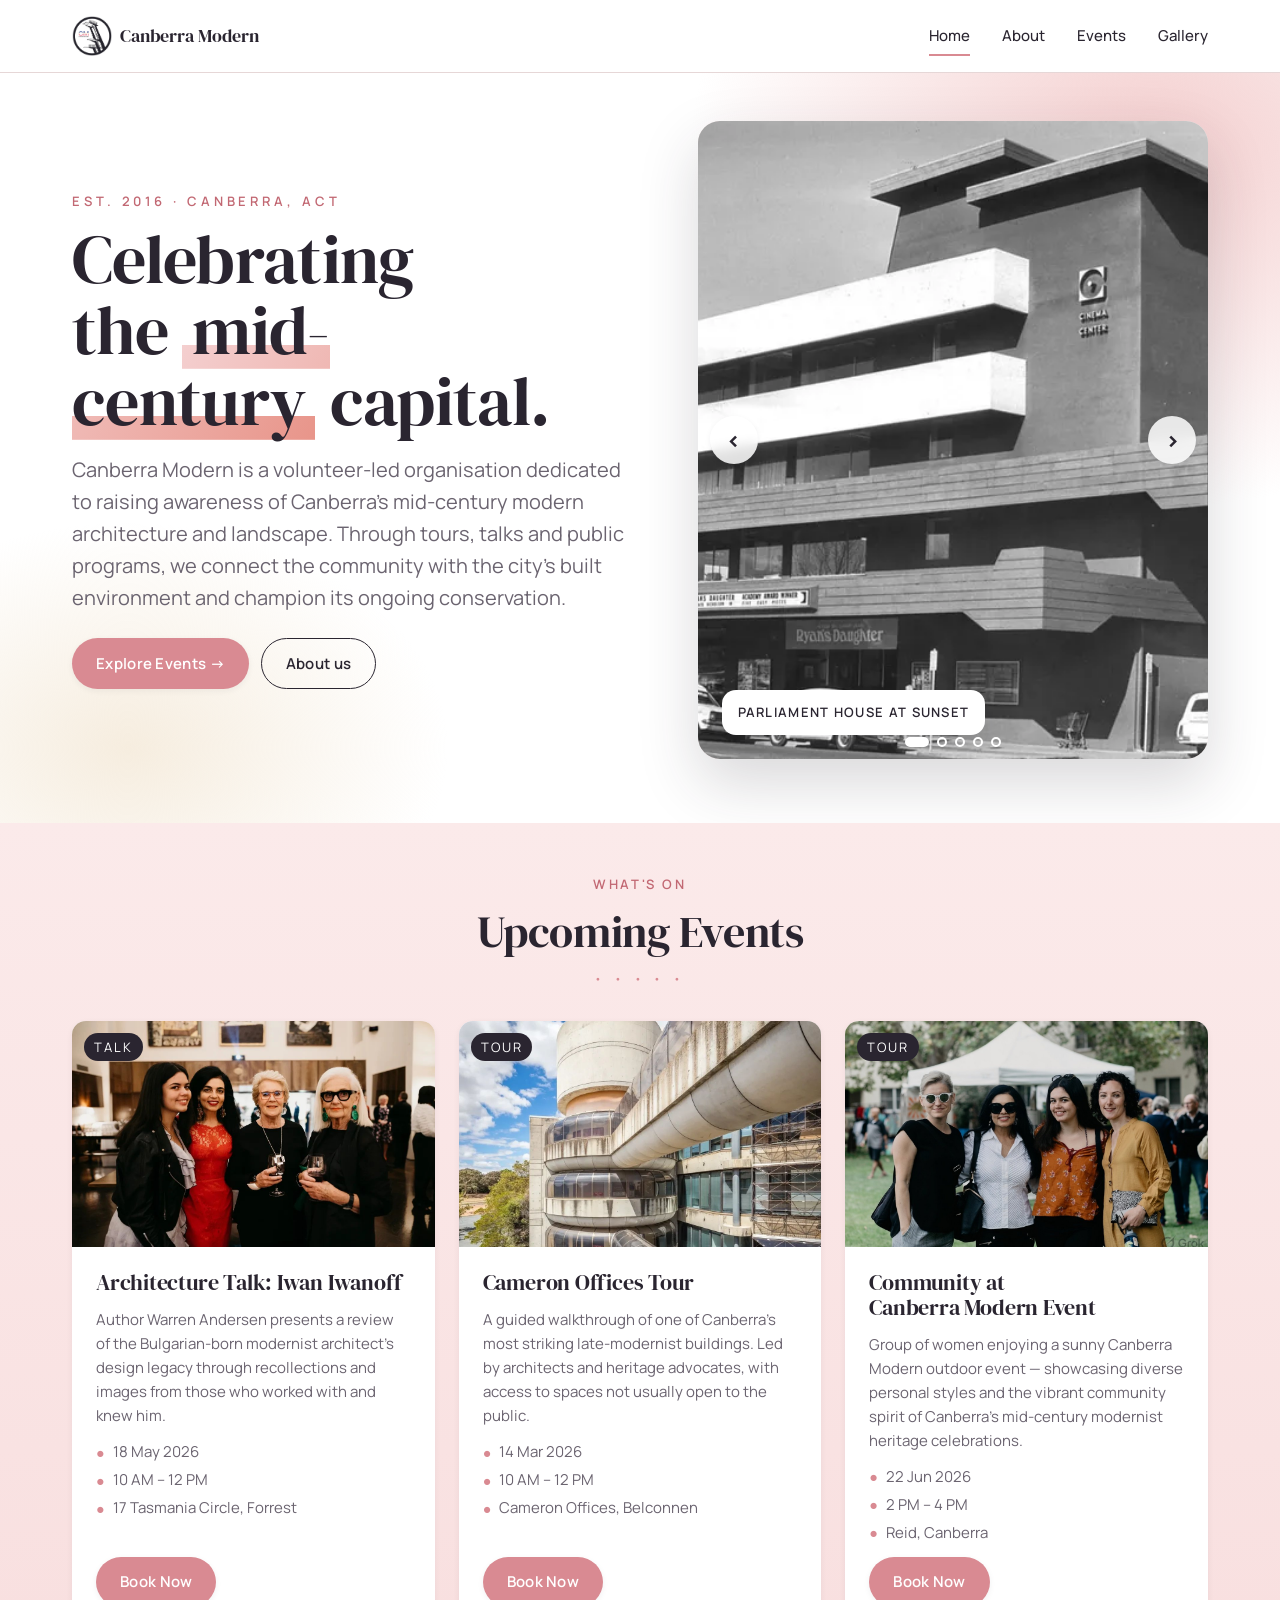
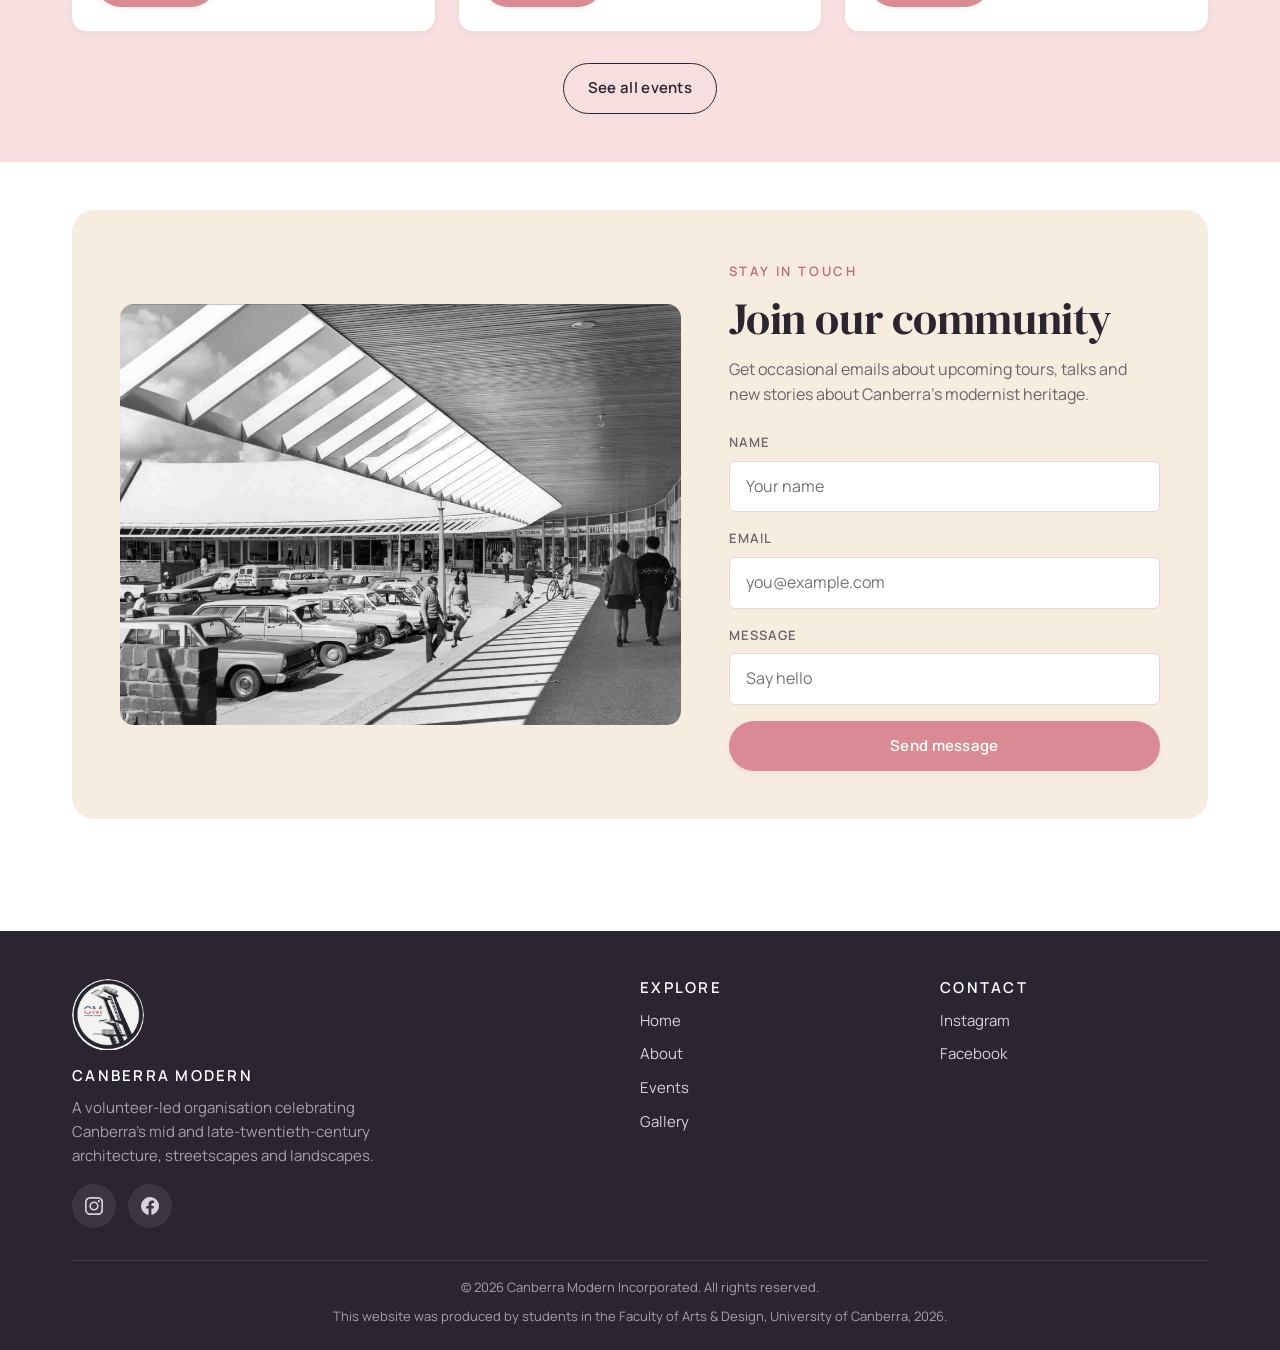
==== commit fe613c5c: "html(home,events)" ====
--- a/index.html
+++ b/index.html
@@ -54,8 +54,6 @@
 
     <!-- =================================================================
          Hero section with 5-slide auto-advancing carousel.
-         See initHeroCarousel() in script.js for the JS behaviour.
-         Images have data-no-lightbox: the carousel handles their clicks.
          ================================================================= -->
     <section class="hero">
       <div class="container hero__grid">
@@ -109,9 +107,9 @@
             <div class="carousel__slide"
                  role="group" aria-roledescription="slide" aria-label="4 of 5"
                  aria-hidden="true">
-              <img src="assets/images/cameron-pods.webp"
-                   alt="The Cameron Offices' iconic glass observation pods — a late-modernist experiment in form and light."
-                   data-caption-title="Cameron Glass Pods">
+              <img src="assets/images/venue-dining-hall.jpeg"
+                   alt="Great Hall, University House ANU — dramatic A-frame dining space with Leonard French’s monumental ‘Regeneration’ mural, set for a formal Canberra Modern event."
+                   data-caption-title="Great Hall, University House ANU">
             </div>
             <div class="carousel__slide"
                  role="group" aria-roledescription="slide" aria-label="5 of 5"
@@ -229,20 +227,18 @@
           <article class="card reveal">
             <div class="card__media">
               <img src="assets/images/event-parliament.png"
-                   alt="CM members inside Parliament House during a previous tour.">
+                   alt="Group of women at a sunny Canberra Modern outdoor event, showcasing diverse styles and vibrant community spirit.">
               <span class="card__tag">Tour</span>
             </div>
             <div class="card__body">
-              <h3 class="card__title">Parliament House Architecture Tour</h3>
+              <h3 class="card__title">Community at Canberra Modern Event</h3>
               <p class="u-event-desc">
-                Explore Romaldo Giurgola's Parliament House — one of the
-                most ambitious late-modernist civic projects of the
-                twentieth century — with a specialist heritage architect.
+                Group of women enjoying a sunny Canberra Modern outdoor event — showcasing diverse personal styles and the vibrant community spirit of Canberra’s mid-century modernist heritage celebrations.
               </p>
               <div class="card__meta">
                 <span><span class="icon" aria-hidden="true">●</span> 22 Jun 2026</span>
                 <span><span class="icon" aria-hidden="true">●</span> 2 PM – 4 PM</span>
-                <span><span class="icon" aria-hidden="true">●</span> Parliament House, Canberra</span>
+                <span><span class="icon" aria-hidden="true">●</span> Reid, Canberra</span>
               </div>
               <div class="card__actions">
                 <button class="btn btn--primary"
--- a/assets/css/styles.css
+++ b/assets/css/styles.css
@@ -185,7 +185,7 @@
   --sp-6:  2rem;
   --sp-7:  3rem;
   --sp-8:  4rem;
-  --sp-9:  6rem;
+  --sp-9:  3rem;
 
   /* Shape */
   --radius-sm: 6px;
@@ -950,7 +950,7 @@
 
 .video-embed {
   position: relative;
-  width: 100%;
+  width: 100%;            /*I try many time but the video still no work it said the video link is wrong*/
   max-width: 720px;
   margin: var(--sp-5) auto 0;
   aspect-ratio: 16 / 9;
@@ -1304,7 +1304,7 @@
   min-height: var(--tap-min);
   background: transparent;
   border: 1.5px solid var(--c-line);
-  padding: 0.5rem 1.2rem;
+  padding: 0.2rem 1.25rem;
   font-size: var(--fs-sm);
   border-radius: var(--radius-pill);
   cursor: pointer;
